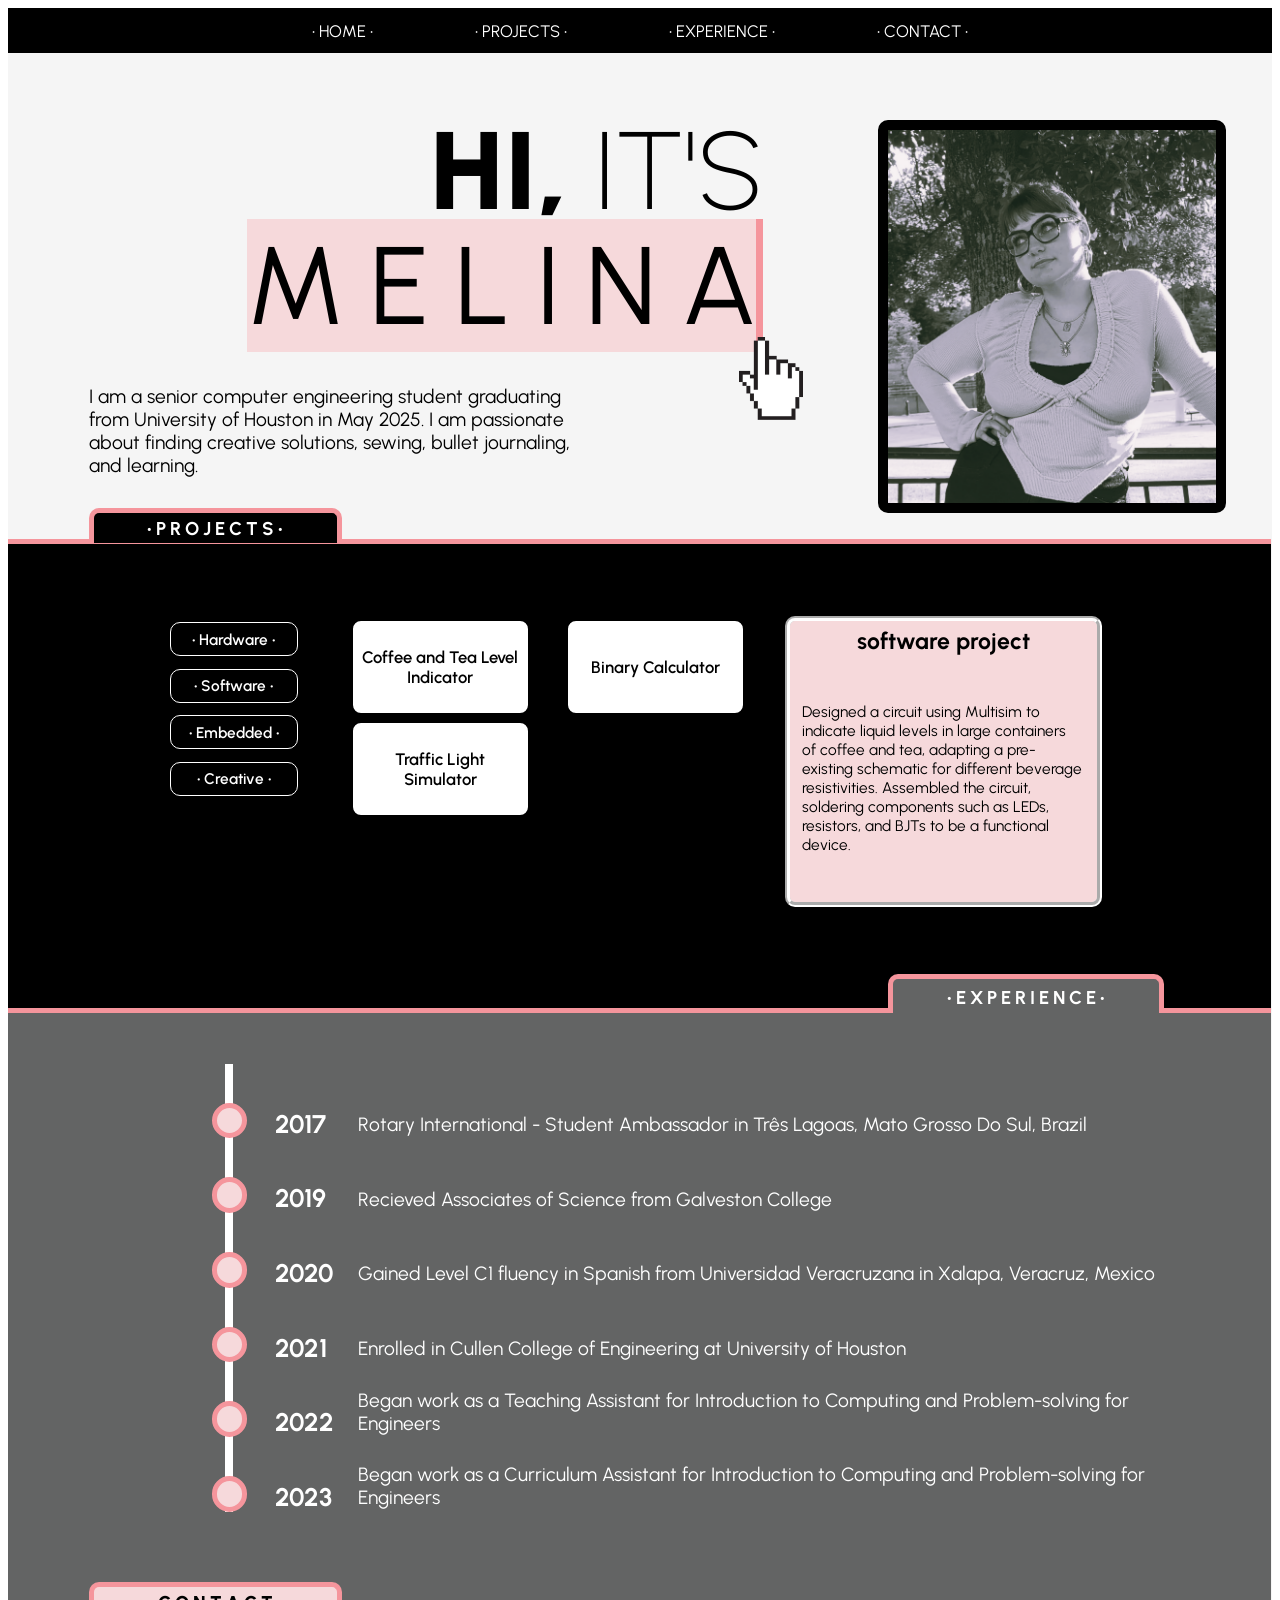
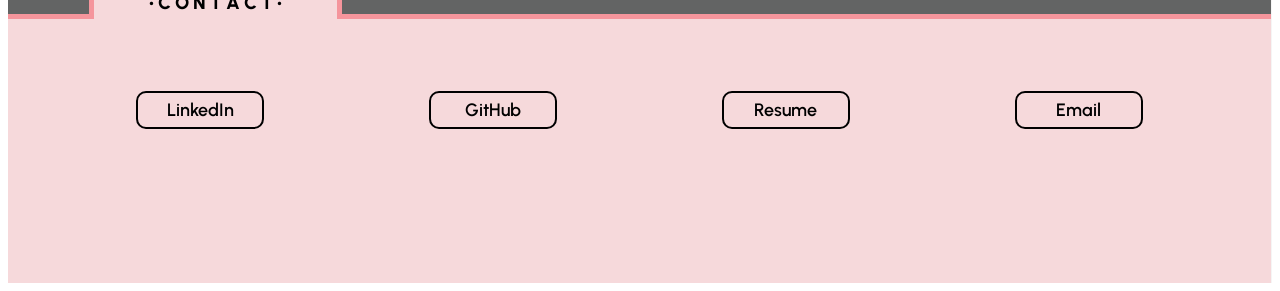
==== index.html @ 155ec6a5 "Update and rename melina_moore_portfolio.html to index.html" ====
<!DOCTYPE html>
<html lang="en">
<head>
    <meta charset="UTF-8">
    <meta name="viewport" content="width=device-width, initial-scale=1.0">
    <title>Melina Moore</title>
    <link rel="stylesheet" href="melina_moore_portfolio.css">
    <script src="melina_moore_portfolio.js"></script>
    <link rel="preconnect" href="https://fonts.googleapis.com">
    <link rel="preconnect" href="https://fonts.gstatic.com" crossorigin>
    <link href="https://fonts.googleapis.com/css2?family=Righteous&display=swap" rel="stylesheet">
    <link rel="preconnect" href="https://fonts.googleapis.com">
    <link rel="preconnect" href="https://fonts.gstatic.com" crossorigin>
    <link href="https://fonts.googleapis.com/css2?family=Righteous&family=Urbanist:ital,wght@0,100..900;1,100..900&display=swap" rel="stylesheet">
</head>

<body>
    <div class = "main">
        <header class="navbar">
            <div class="nav-item">• HOME •</div>
            <div class="nav-item">• PROJECTS •</div>
            <div class="nav-item">• EXPERIENCE •</div>
            <div class="nav-item">• CONTACT •</div>
        </header>

        <div class="grid-container">
            <div class="intro">
                <span class= "hey"> HI,</span> IT'S
            </div>
            <div class="intro-name"><span class="name">M E L I N A</span></div>
            
            <div class="grid-item"><span class="empty"> </span> </div>
            <div class="grid-item"><span class="empty"> </span> </div>
            
            <img src="melina_pic.png" class="profile-pic">
            
            <img src="hand-cursor.png" class="hand-cursor-pic">
            
            <div class="about-me"> 
                I am a senior computer engineering student graduating 
                from University of Houston in May 2025. I am passionate 
                about finding creative solutions, sewing, bullet journaling, and learning.
            </div>
            <div class="row-5"> </div>
            <!-- ***************************   PROJECTS TAB STARTS   *************************** -->
            <div class="project-tab">• P R O J E C T S •</div> 
            <div class="project-section">
                <div class="project-filter-section"> 
                    &ensp;<button class = "project-filter-buttons" id="hardware-button" onclick = "changeProjects(1, this)">• Hardware •</button><br>
                    &ensp;<button class = "project-filter-buttons" id="software-button" onclick = "changeProjects(2, this)">• Software •</button><br>
                    &ensp;<button class = "project-filter-buttons" id="embedded-button" onclick = "changeProjects(3, this)">• Embedded •</button><br>
                    &ensp;<button class = "project-filter-buttons" id="creative-button" onclick = "changeProjects(4, this)">• Creative •</button><br>
                </div>
                <!-- add another grid in here? -->
            </div>
            <div class="project-grid-container">
                <div class="project-grid-container-grid">
                <button class="project-button" id="button-1" onclick = "changeDetails(1)" >Coffee and Tea Level Indicator</button>
                <button class="project-button" id="button-2" onclick = "changeDetails(2)">Binary Calculator</button>
                <button class="project-button" id="button-3" onclick = "changeDetails(3)">Traffic Light Simulator</button>
                <button class="project-button" id="button-4" onclick = "changeDetails(4)" style="background-color: black; border-style: solid;"></button>
                </div>
            </div>
            <div id="project-details-section">
                <div class="project-deets" id="proyecto">
                    <h1 id="project-details-title">software project</h1>
                    <p id="project-details-text">
                        Designed a circuit using Multisim to indicate liquid levels in large containers of coffee and tea, adapting a pre-existing schematic for different beverage resistivities. 
                        Assembled the circuit, soldering components such as LEDs, resistors, and BJTs to be a functional device.
                    </p>
                </div>
            </div>
            <div class="row-8"> </div>
            <!-- ***************************   EXPERIENCE TAB STARTS   *************************** -->
            <div class="experience-tab">• E X P E R I E N C E •</div>
            <div class="row-9"> </div>
            <div class="experience-section-border-1"></div>
            <div class="experience-section-2"></div>
            <div class="experience-section-1">
                    <span class="time-button"></span>
                    <h2 class="timeline-year">2017</h2> 
                    <p class ="timeline-details">Rotary International - Student Ambassador in Três Lagoas, Mato Grosso Do Sul, Brazil </p> 
                    <span class="time-button"></span>
                    <h2 class="timeline-year">2019</h2> 
                    <p class ="timeline-details">Recieved Associates of Science from Galveston College</p> 
                    <span class="time-button"></span>
                    <h2 class="timeline-year">2020</h2> 
                    <p class ="timeline-details">Gained Level C1 fluency in Spanish from Universidad Veracruzana in Xalapa, Veracruz, Mexico</p> 
                    <span class="time-button"></span>
                    <h2 class="timeline-year">2021</h2> 
                    <p class ="timeline-details">Enrolled in Cullen College of Engineering at University of Houston</p> 
                    <span class="time-button"></span>
                    <h2 class="timeline-year">2022</h2> 
                    <p class ="timeline-details">Began work as a Teaching Assistant for Introduction to Computing and Problem-solving for Engineers</p> 
                    <span class="time-button"></span>
                    <h2 class="timeline-year">2023</h2> 
                    <p class ="timeline-details">Began work as a Curriculum Assistant for Introduction to Computing and Problem-solving for Engineers</p>
            </div> 
            <div class="experience-section-3"></div>
            <div class="experience-section-border-2"></div>
            <!-- ***************************   CONTACT TAB STARTS   *************************** -->
            <div class="row-12">  </div>
            <div class="row-12-side-right">  </div>
            <div class="buttons-class">
                <a href="https://www.linkedin.com/in/melina-moore-52515b24b"><button>LinkedIn</button></a>
                <a href="https://www.github.com/melinabobina"><button>GitHub</button></a>
                <a href="MelinaMooreResumeFall2024.pdf"><button>Resume</button></a>
                <a href="mailto:mdmoor21@cougarnet.uh.edu"><button>Email</button></a>
            </div>
            <div class="row-12-side-left">  </div> 
            <div class="contact-tab">• C O N T A C T •</div>
            <div class="row-13"></div>
            <div class="grid-item"></div>
            
        </div>
    </div>
</body>
</html>
---- melina_moore_portfolio.css ----
/*
color palette 
#F7EFDA Parchment 
#BADD7F Pistachio
#efaca5 Melon
#3e8440 fern green

petal pink #d2a1a2
moss #83876f
*/

/*------- The font: -------*/
.urbanist {
    font-family: "Urbanist", sans-serif;
    font-optical-sizing: auto;
    font-style: normal;
  }
.main{
    background-color: whitesmoke;
    margin: 0%;
}
/*---------------------------- NAVBAR ----------------------------*/
.navbar {
    font-family:  "Urbanist", sans-serif;
    display: flex;
    justify-content: space-around;
    padding: 1% 20% 1% 20%;
    background-color: black;
    /*border-bottom: 1% solid #eaeaea;*/
}
.nav-item {
    color: white; 
    font-size: 1.3vw;
    cursor: pointer;
}

/*------- Grid -------*/
.grid-container {
    margin-top: 4%;
    font-family:  "Urbanist", sans-serif;
    display: grid;
    grid-template-columns: 5.5% 20% 6% 12.3% 12.3% 6% 12.5% 12.5% 5.5%;
    grid-template-rows: 9vw 10vw 6vw 9vw 6vw 11vw 16vw 4vw 4vw 35vw 8vw 6vw 10vw 5vw;
    column-gap: .9vw;
    row-gap: 0; 
}
.grid-item {
    font-size: 1vw;
}
/*---------------------------- HOME ----------------------------*/
.intro {
    grid-area: 1/2/2/6;
    font-size: 8.6vw;
    font-weight: 200;
    margin-left: auto;
}
.hey {
    font-weight: 900; 
}
.intro-name {
    grid-area: 2/2/3/6;
    font-size: 8.6vw;
    margin-left: auto;
}
.name {
    align-content: right;
    background-color: #F6d9db;
    border-right: .6vw solid #f5959c;
}
/*------- Images -------*/
.hand-cursor-pic {
    margin-top: -.8vw;
    margin-left: -2.8vw; 
    grid-area: 3/6/4/7;
    width:85%;
}
.profile-pic {
    margin:5%;
    grid-area: 1/7/3/9;
    width: 100%;
    border-radius: 10px;
    border: 10px solid black;
}
/*------- Buttons -------*/
.buttons-class{
    grid-area: 13/1/14/10;
    display: flex;
    justify-content: space-between;
    background-color: #F6d9db;
    padding-left: 10vw;
    padding-right: 10vw;
}
button {
    background-color: #F6d9db;;
    font-family:  "Urbanist", sans-serif;
    font-weight: 600;
    font-size: 1.4vw;
    border: 2.5px solid black;
    border-radius: 10px;
    color: black; 
    cursor: pointer;
    width: 10vw; 
    padding: .5vw;
    cursor: pointer;
}
/*------- Blank space -------*/
.empty{
    background-color: white;
}
/*------- smaller about me -------*/
.about-me {
    margin-top: 3vw; 
    grid-area: 3/2/4/5;
    font-size: 1.5vw;
}

/*---------------------------- Project AREA ----------------------------*/
.row-5 {
    border-top: .4vw solid #f5959c;
    background-color: black;
    grid-area: 5/1/6/10;
}
.project-tab { 
    display: flex;
    justify-content: center;
    margin-top: 6.6vw;
    margin-bottom: 5.65vw;
    padding-top: .3vw;
    grid-area: 4/2/6/3;
    font-size: 1.45vw; 
    background-color: black;
    border-top-left-radius: 10px;
    border-top-right-radius: 10px;
    border-top: .4vw solid #f5959c;
    border-left: .4vw solid #f5959c;
    border-right: .4vw solid #f5959c;
    color: white; 
    font-weight: bold;
}
.project-section{
    background-color: black;
    grid-area: 6/1/8/7;
    display : flex; 
    justify-items: center;
}
.project-filter-section {
    background-color: black;
}
.project-filter-buttons{
    margin-left: 12vw; 
    margin-right: 1vw; 
    margin-top: 0.5vw;
    margin-bottom: 0.5vw;
    font-size: 1.2vw;
    border: 1px solid white;
    background-color: black;
    border-radius: 10px;
    color: white; 
    cursor: pointer;
    text-justify: center;
    text-align: center;

}
.project-grid-container{
    margin-left: -5%;
    grid-area: 6/3/8/6;
    background-color: black;
    color: white; 
}
.project-grid-container-grid {
    display: grid;
    grid-template-columns: auto auto;
    grid-template-rows: 8vw 8vw;
    background-color: black;
    color: white; 
    justify-content: stretch;
    align-items: stretch;
}
.project-button {
    background-color: white;
    font-size: 1.3vw;
    border-radius: 10px;
    color: black; 
    cursor: pointer;
    place-self: center;
    width: 14vw;
    height: 7.5vw;
}
#project-details-section{
    background-color: black;
    color: white; 
    grid-area: 6/6/8/10;
    margin-left: 2%;
    display: flex;
    align-items: stretch; 
    justify-content: left;
}
.project-deets {
    background-color: #F6d9db;
    border: .4vw groove white;
    font-size: 1.1vw;
    border-radius: 10px;
    color: black;
    /*padding: 1vw;*/
    margin-right: 1vw;
    margin-bottom: 3vw;
    padding:1vw;
    width: 22vw;
    height: 20vw; 
    flex-direction: row;
    align-content: flex-start;
}
h1{
    margin-top: -0.5vw; 
    background: #F6d9db;
    height: 8vh;
    font-size: 1.8vw;
    width: 100%;
    text-align: center;
}
p{
    margin-top:-1vw;
    flex-wrap: wrap;
    font-size: 1.2vw;
    text-align:left;
}

.row-8 {
    border-bottom: .4vw solid #f5959c;
    background-color: black;
    grid-area: 8/1/9/10;
}
/*
#636464
#d4ccdc
#aca8b8
*/
/*---------------------------- EXPERIENCE AREA ----------------------------*/
.experience-tab { 
    display: flex;
    justify-content:center;
    margin: 1vw 2vw 0vw 2vw; 
    grid-area: 8/7/9/9;
    font-size: 1.45vw; 
    background-color: #636464;
    border-top-left-radius: 10px;
    border-top-right-radius: 10px;
    border-top: .4vw solid #f5959c;
    border-left: .4vw solid #f5959c;
    border-right: .4vw solid #f5959c;
    color: white; 
    font-weight: bold;
    padding: 2% 12% 0% 12%; 
    
}
.row-9 {
    background-color: #636464;
    grid-area: 9/1/10/10;
}
.experience-section-border-1{
    grid-area: 10/1/11/3;
    background-color: #636464;
    margin-right: -1vw;
    
}
.experience-section-border-2{
    grid-area: 10/9/11/10;
    background-color: #636464;
    margin-left: -1vw;
}
.experience-section-1 {
    grid-area: 10/3/11/9;
    background-color: #636464;
    margin-left: -10vw;
    border-left: .7vw solid white;
    display:grid; 
    justify-content: space-around;
    grid-template-rows: 1fr 1fr 1fr 1fr 1fr 1fr;
    grid-template-columns: 1fr 2fr 20fr; 
    align-items: flex-end;
}
.time-button{
    margin-left: -1.7vw; 
    justify-self: start;
    background-color:   #F6d9db;
    border: .4vw solid #f5959c;
    width: 2vw;
    height: 2vw;
    border-radius: 50%;
}
.time-button:hover + .timeline-year{
    transform: scale(1.25, 1.25);
    cursor:pointer;
}
.time-button:hover {
    transform: scale(1.25, 1.25);
    cursor:pointer;
}
h2{
    color: white;
    font-size: 2vw;
    margin-bottom: -.01vw;
    text-justify: end;
    text-align: left;
}
.timeline-details{
    color: white;
    margin-bottom: 0.2vw;
    font-size: 1.5vw;
}
.experience-section-2 {
    grid-area: 11/1/12/10;
    background-color: #636464;
}
/*.experience-section-3 {
    grid-area: 12/1/13/10;
    background-color: #636464;
}*/

/*---------------------------- Contacts AREA ----------------------------*/
.row-12 {
    border-top: .4vw solid #f5959c;
    background-color: #F6d9db;
    grid-area: 12/1/13/10;
}
.contact-tab { 
    display: flex;
    justify-content: center;
    margin-top: 5.5vw;
    margin-bottom: -0.4vw;
    padding-top: .3vw;
    grid-area: 11/2/12/3;
    font-size: 1.45vw; 
    background-color: #F6d9db;
    border-top-left-radius: 10px;
    border-top-right-radius: 10px;
    border-top: .4vw solid #f5959c;
    border-left: .4vw solid #f5959c;
    border-right: .4vw solid #f5959c;
    color: black; 
    font-weight: 800;
}

.row-13 {
    background-color: #F6d9db;
    grid-area: 14/1/15/10;
}
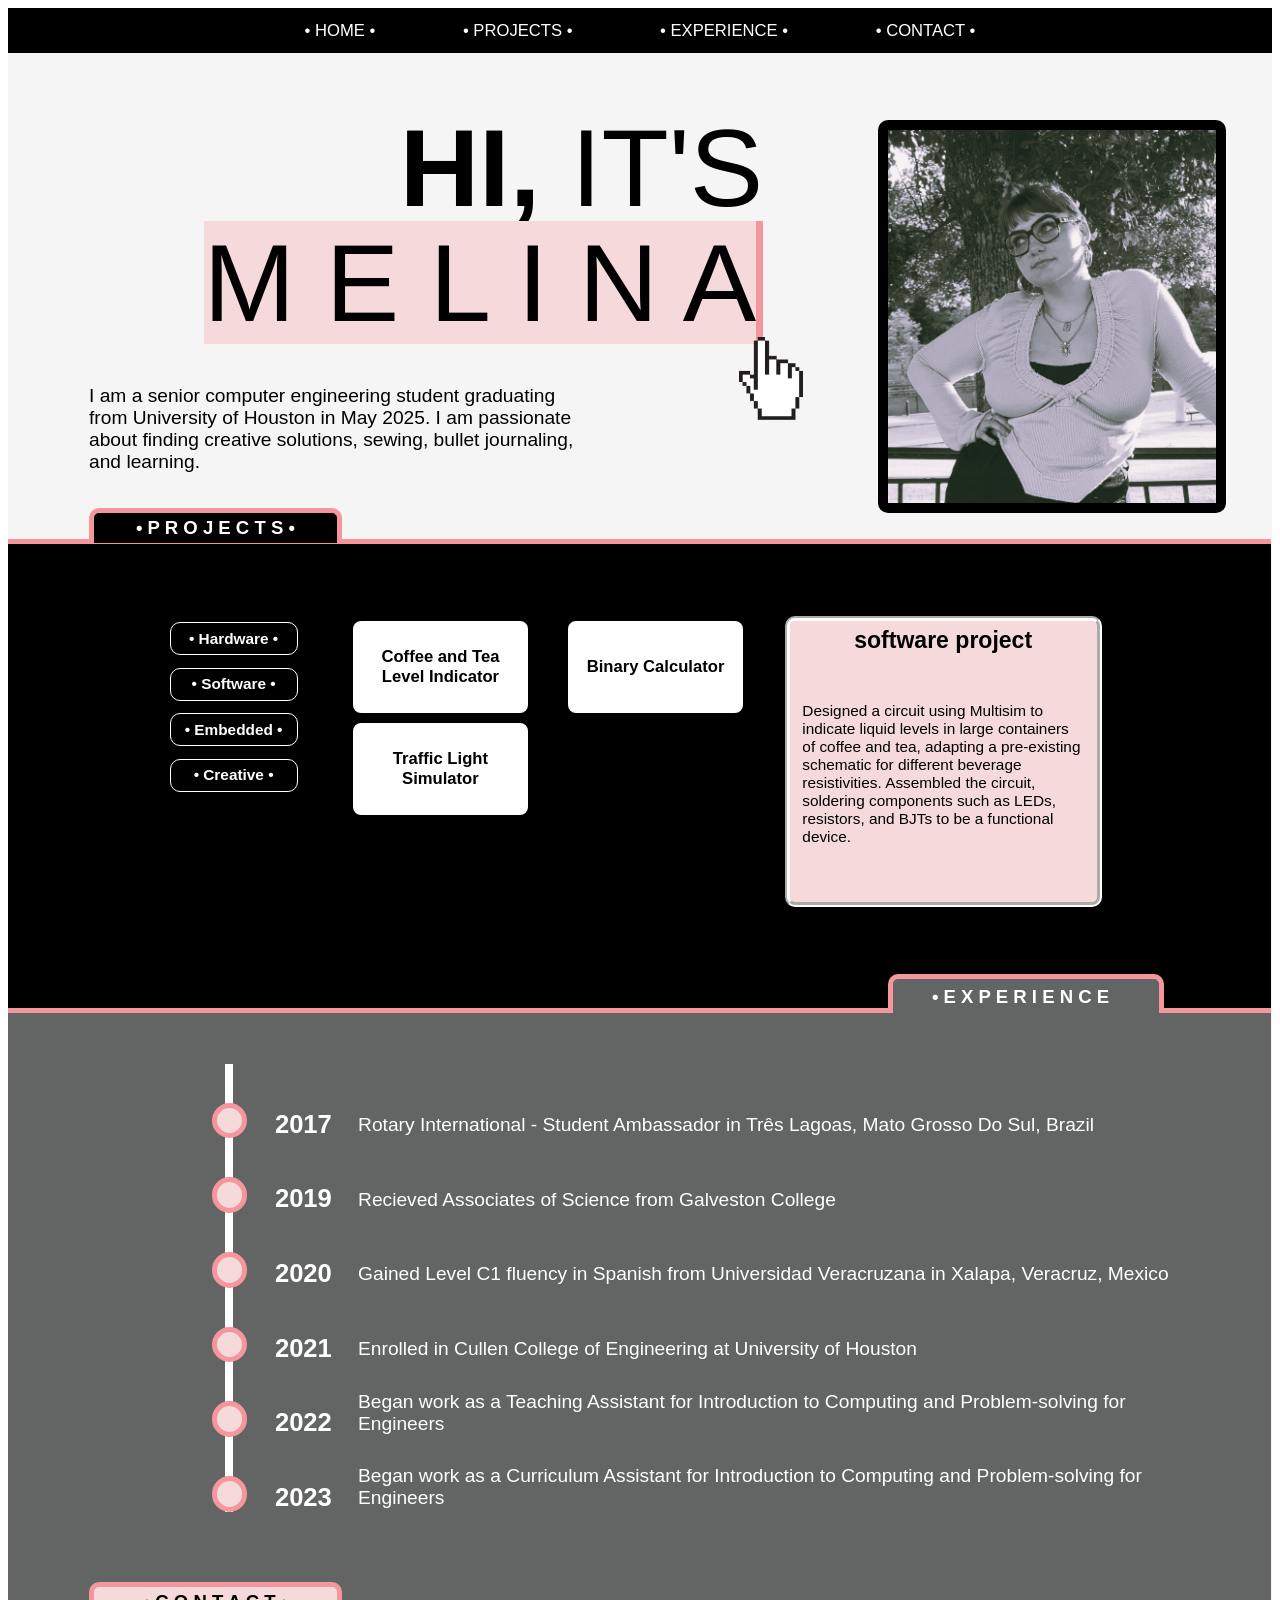
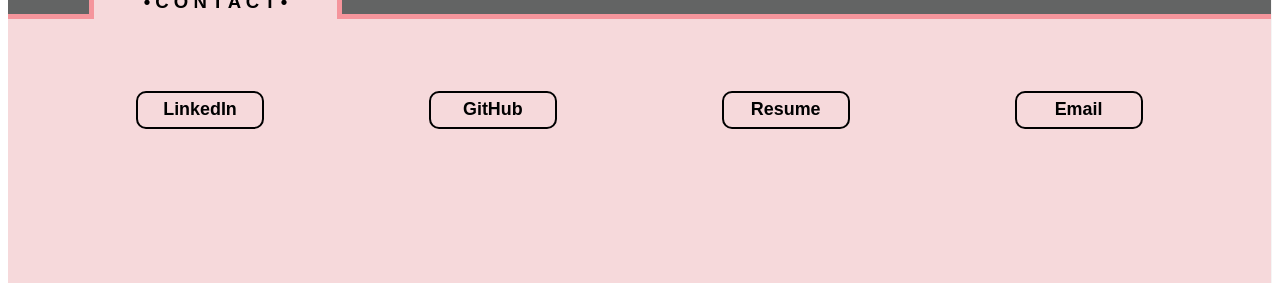
==== commit 2c6c8a27: "Update index.html" ====
--- a/index.html
+++ b/index.html
@@ -8,10 +8,10 @@
     <script src="melina_moore_portfolio.js"></script>
     <link rel="preconnect" href="https://fonts.googleapis.com">
     <link rel="preconnect" href="https://fonts.gstatic.com" crossorigin>
-    <link href="https://fonts.googleapis.com/css2?family=Righteous&display=swap" rel="stylesheet">
+   <!-- <link href="https://fonts.googleapis.com/css2?family=Righteous&display=swap" rel="stylesheet"> -->
     <link rel="preconnect" href="https://fonts.googleapis.com">
-    <link rel="preconnect" href="https://fonts.gstatic.com" crossorigin>
-    <link href="https://fonts.googleapis.com/css2?family=Righteous&family=Urbanist:ital,wght@0,100..900;1,100..900&display=swap" rel="stylesheet">
+    <!-- <link rel="preconnect" href="https://fonts.gstatic.com" crossorigin> -->
+    <!-- <link href="https://fonts.googleapis.com/css2?family=Righteous&family=Urbanist:ital,wght@0,100..900;1,100..900&display=swap" rel="stylesheet"> -->
 </head>
 
 <body>
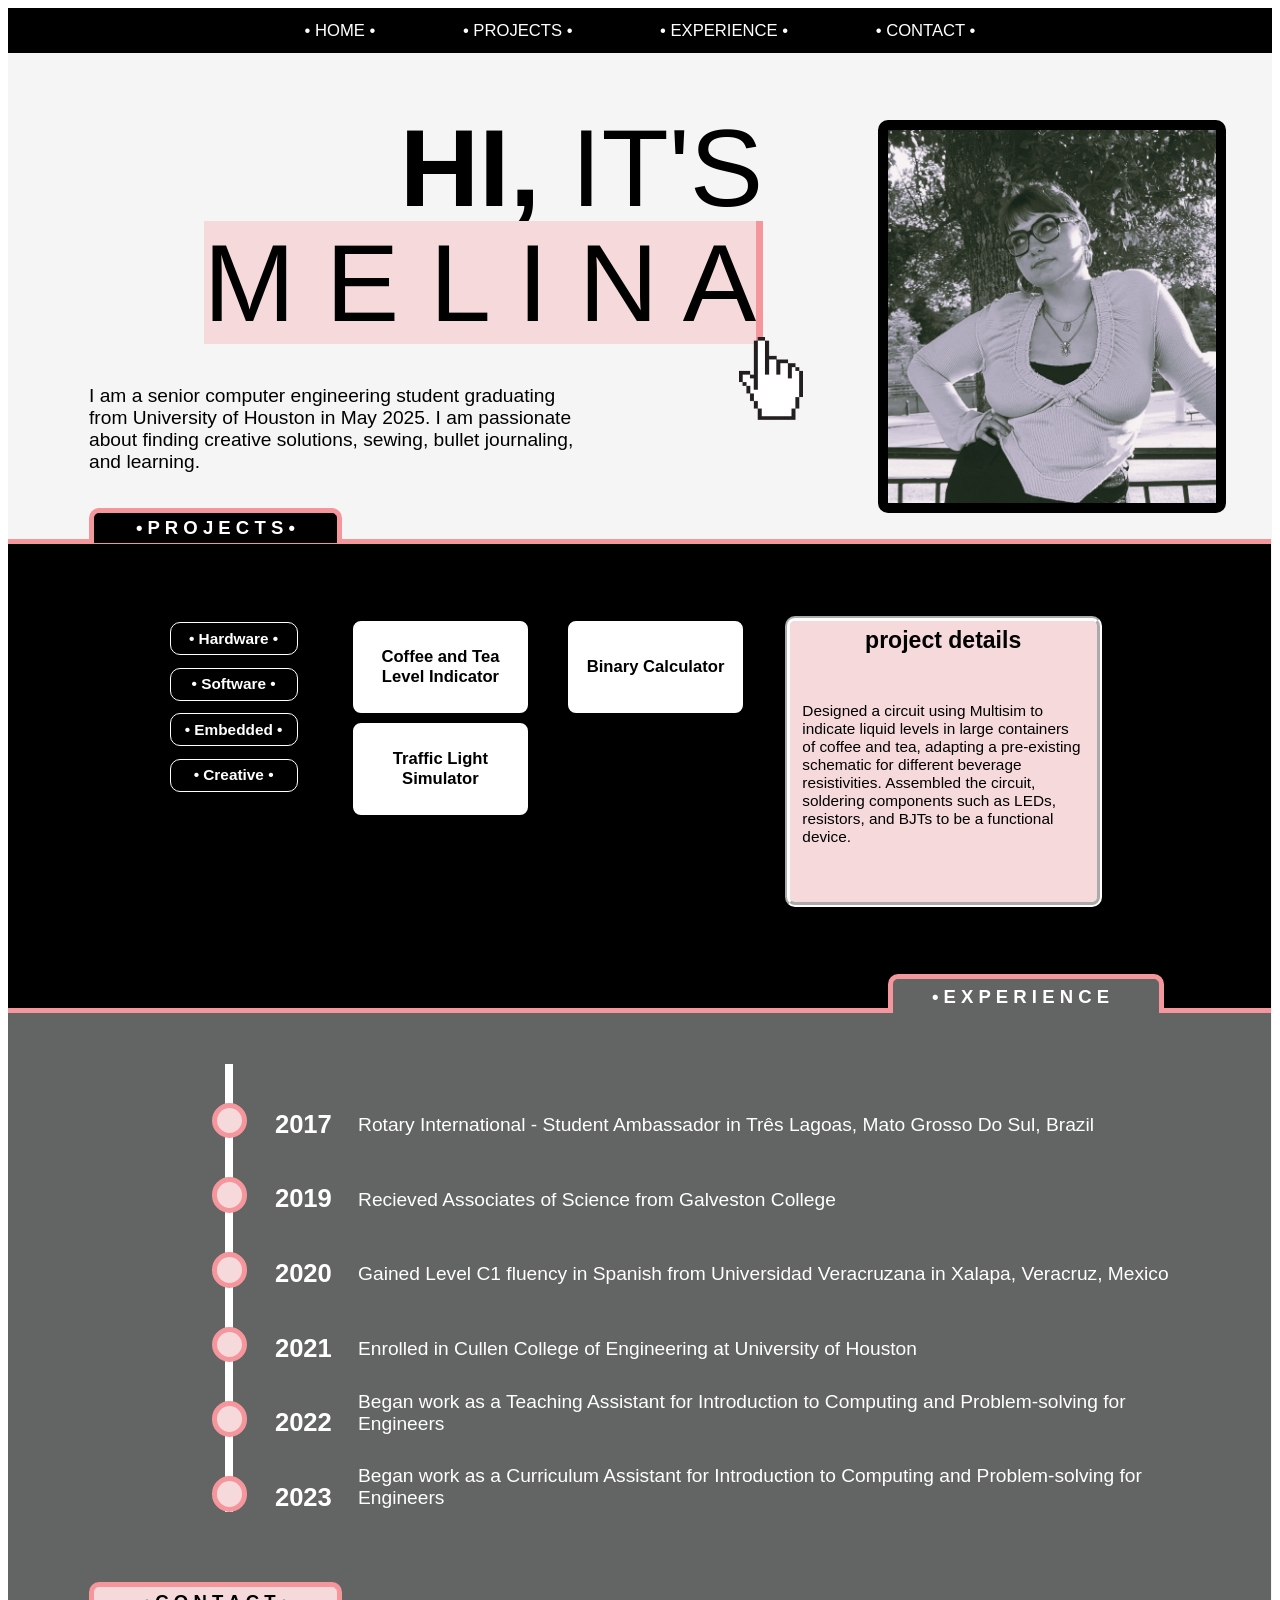
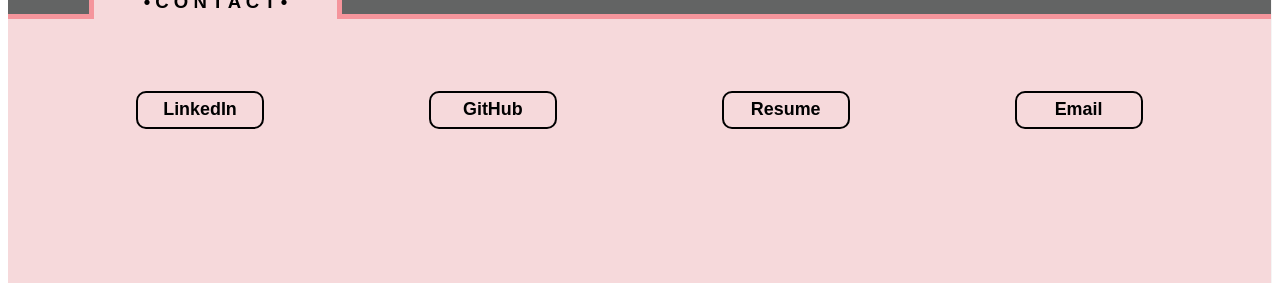
==== commit 24d4595b: "Update index.html" ====
--- a/index.html
+++ b/index.html
@@ -8,11 +8,13 @@
     <script src="melina_moore_portfolio.js"></script>
     <link rel="preconnect" href="https://fonts.googleapis.com">
     <link rel="preconnect" href="https://fonts.gstatic.com" crossorigin>
-   <!-- <link href="https://fonts.googleapis.com/css2?family=Righteous&display=swap" rel="stylesheet"> -->
+    <!-- <link href="https://fonts.googleapis.com/css2?family=Righteous&display=swap" rel="stylesheet"> -->
     <link rel="preconnect" href="https://fonts.googleapis.com">
+    <meta name="viewport" content="width=device-width, initial-scale=1.0">
     <!-- <link rel="preconnect" href="https://fonts.gstatic.com" crossorigin> -->
     <!-- <link href="https://fonts.googleapis.com/css2?family=Righteous&family=Urbanist:ital,wght@0,100..900;1,100..900&display=swap" rel="stylesheet"> -->
 </head>
+
 
 <body>
     <div class = "main">
@@ -31,9 +33,7 @@
             
             <div class="grid-item"><span class="empty"> </span> </div>
             <div class="grid-item"><span class="empty"> </span> </div>
-            
             <img src="melina_pic.png" class="profile-pic">
-            
             <img src="hand-cursor.png" class="hand-cursor-pic">
             
             <div class="about-me"> 
@@ -63,7 +63,7 @@
             </div>
             <div id="project-details-section">
                 <div class="project-deets" id="proyecto">
-                    <h1 id="project-details-title">software project</h1>
+                    <h1 id="project-details-title">project details</h1>
                     <p id="project-details-text">
                         Designed a circuit using Multisim to indicate liquid levels in large containers of coffee and tea, adapting a pre-existing schematic for different beverage resistivities. 
                         Assembled the circuit, soldering components such as LEDs, resistors, and BJTs to be a functional device.
@@ -79,22 +79,22 @@
             <div class="experience-section-1">
                     <span class="time-button"></span>
                     <h2 class="timeline-year">2017</h2> 
-                    <p class ="timeline-details">Rotary International - Student Ambassador in Três Lagoas, Mato Grosso Do Sul, Brazil </p> 
+                    <p class ="timeline-details" id="d1">Rotary International - Student Ambassador in Três Lagoas, Mato Grosso Do Sul, Brazil </p> 
                     <span class="time-button"></span>
                     <h2 class="timeline-year">2019</h2> 
-                    <p class ="timeline-details">Recieved Associates of Science from Galveston College</p> 
+                    <p class ="timeline-details" id="d">Recieved Associates of Science from Galveston College</p> 
                     <span class="time-button"></span>
                     <h2 class="timeline-year">2020</h2> 
-                    <p class ="timeline-details">Gained Level C1 fluency in Spanish from Universidad Veracruzana in Xalapa, Veracruz, Mexico</p> 
+                    <p class ="timeline-details" id="d3">Gained Level C1 fluency in Spanish from Universidad Veracruzana in Xalapa, Veracruz, Mexico</p> 
                     <span class="time-button"></span>
                     <h2 class="timeline-year">2021</h2> 
-                    <p class ="timeline-details">Enrolled in Cullen College of Engineering at University of Houston</p> 
+                    <p class ="timeline-details" id="d4">Enrolled in Cullen College of Engineering at University of Houston</p> 
                     <span class="time-button"></span>
                     <h2 class="timeline-year">2022</h2> 
-                    <p class ="timeline-details">Began work as a Teaching Assistant for Introduction to Computing and Problem-solving for Engineers</p> 
+                    <p class ="timeline-details" id="d5">Began work as a Teaching Assistant for Introduction to Computing and Problem-solving for Engineers</p> 
                     <span class="time-button"></span>
                     <h2 class="timeline-year">2023</h2> 
-                    <p class ="timeline-details">Began work as a Curriculum Assistant for Introduction to Computing and Problem-solving for Engineers</p>
+                    <p class ="timeline-details" id="d6">Began work as a Curriculum Assistant for Introduction to Computing and Problem-solving for Engineers</p>
             </div> 
             <div class="experience-section-3"></div>
             <div class="experience-section-border-2"></div>
@@ -116,5 +116,3 @@
     </div>
 </body>
 </html>
-
-
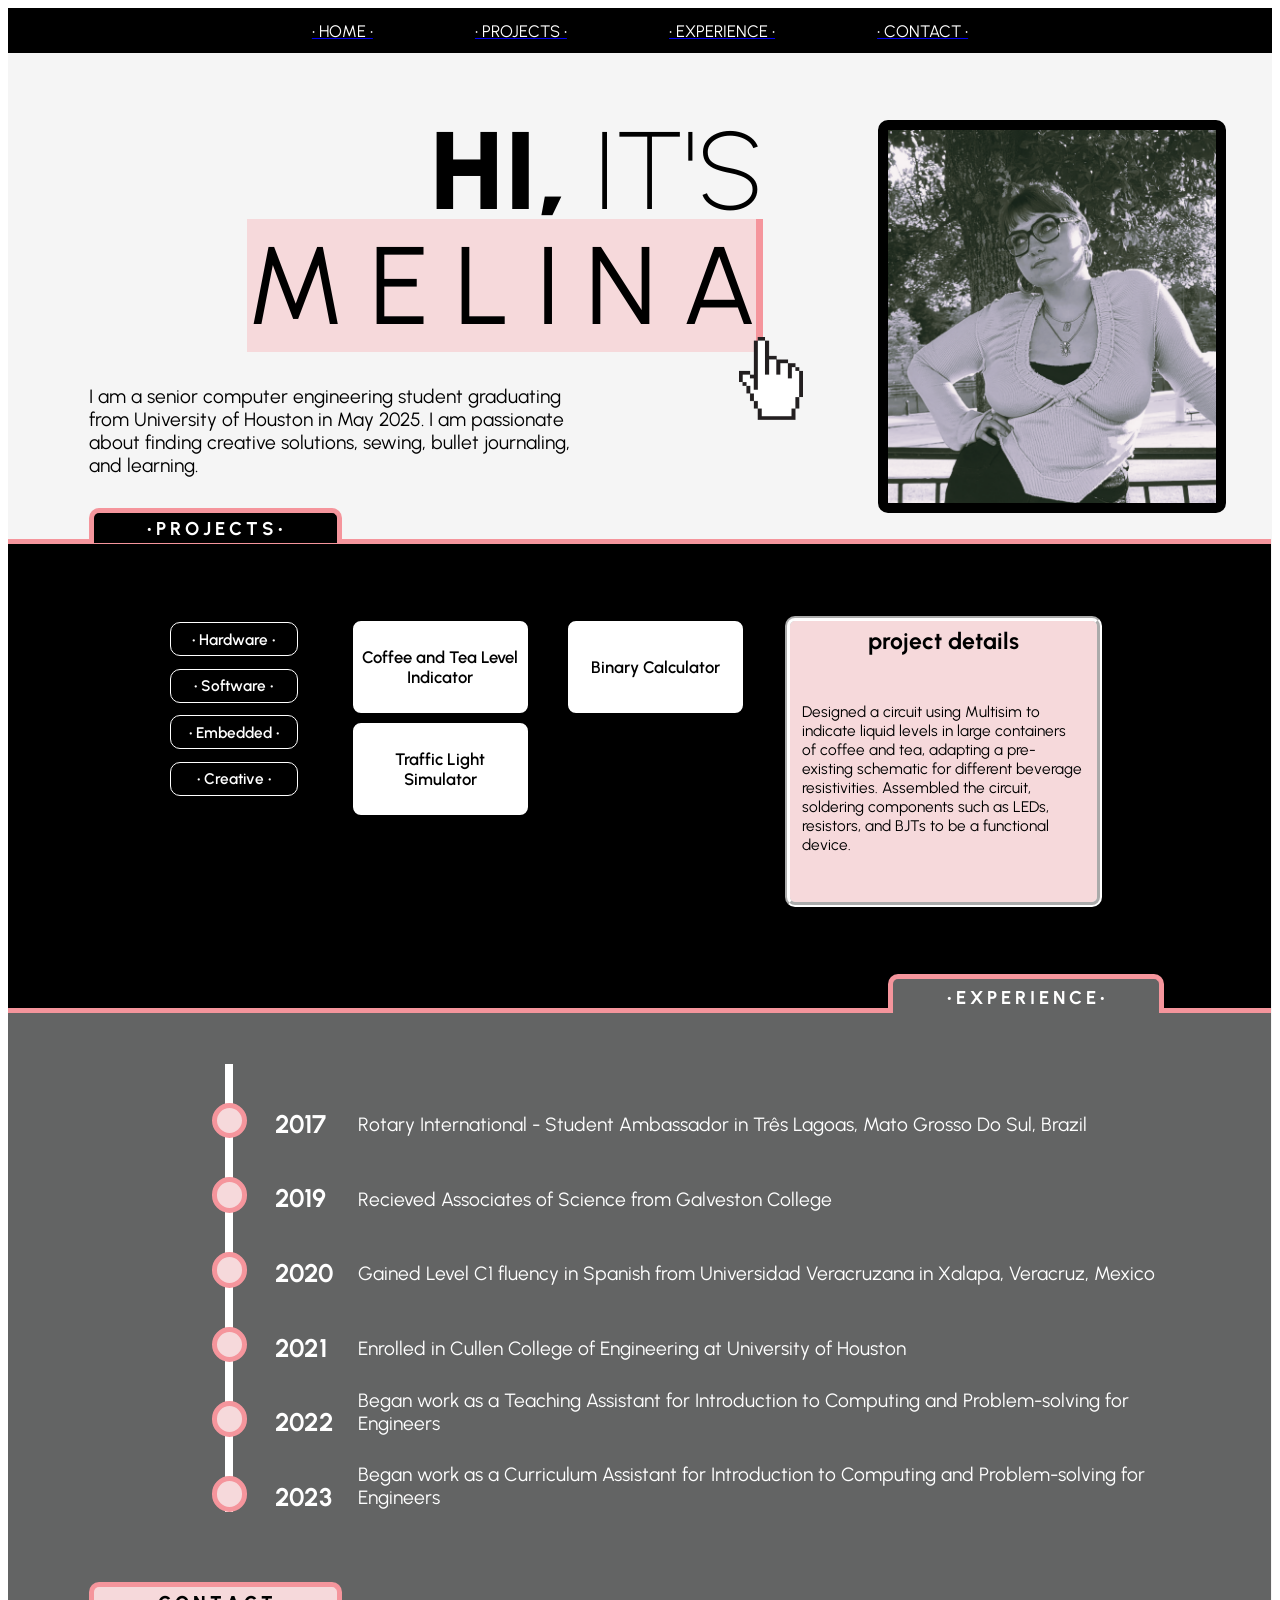
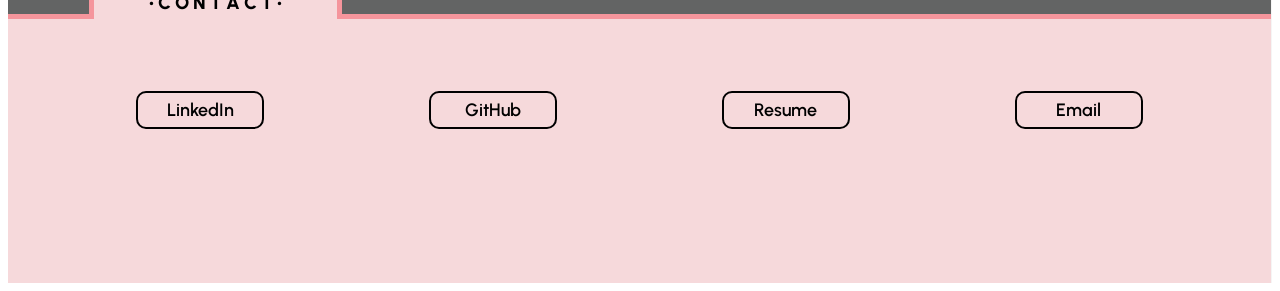
==== commit ab336def: "Update index.html" ====
--- a/index.html
+++ b/index.html
@@ -8,25 +8,23 @@
     <script src="melina_moore_portfolio.js"></script>
     <link rel="preconnect" href="https://fonts.googleapis.com">
     <link rel="preconnect" href="https://fonts.gstatic.com" crossorigin>
-    <!-- <link href="https://fonts.googleapis.com/css2?family=Righteous&display=swap" rel="stylesheet"> -->
+    <link href="https://fonts.googleapis.com/css2?family=Righteous&display=swap" rel="stylesheet">
     <link rel="preconnect" href="https://fonts.googleapis.com">
-    <meta name="viewport" content="width=device-width, initial-scale=1.0">
-    <!-- <link rel="preconnect" href="https://fonts.gstatic.com" crossorigin> -->
-    <!-- <link href="https://fonts.googleapis.com/css2?family=Righteous&family=Urbanist:ital,wght@0,100..900;1,100..900&display=swap" rel="stylesheet"> -->
+    <link rel="preconnect" href="https://fonts.gstatic.com" crossorigin>
+    <link href="https://fonts.googleapis.com/css2?family=Righteous&family=Urbanist:ital,wght@0,100..900;1,100..900&display=swap" rel="stylesheet">
 </head>
-
 
 <body>
     <div class = "main">
         <header class="navbar">
-            <div class="nav-item">• HOME •</div>
-            <div class="nav-item">• PROJECTS •</div>
-            <div class="nav-item">• EXPERIENCE •</div>
-            <div class="nav-item">• CONTACT •</div>
+            <a href="#to-home"><div class="nav-item">• HOME •</div></a>
+            <a href="#to-projects"><div class="nav-item">• PROJECTS •</div></a>
+            <a href="#to-experience"><div class="nav-item">• EXPERIENCE •</div></a>
+            <a href="#to-contact"><div class="nav-item">• CONTACT •</div></a>
         </header>
 
         <div class="grid-container">
-            <div class="intro">
+            <div class="intro" id="to-home">
                 <span class= "hey"> HI,</span> IT'S
             </div>
             <div class="intro-name"><span class="name">M E L I N A</span></div>
@@ -43,8 +41,8 @@
             </div>
             <div class="row-5"> </div>
             <!-- ***************************   PROJECTS TAB STARTS   *************************** -->
-            <div class="project-tab">• P R O J E C T S •</div> 
-            <div class="project-section">
+            <div class="project-tab" id="to-projects">• P R O J E C T S •</div> 
+            <div class="project-section" >
                 <div class="project-filter-section"> 
                     &ensp;<button class = "project-filter-buttons" id="hardware-button" onclick = "changeProjects(1, this)">• Hardware •</button><br>
                     &ensp;<button class = "project-filter-buttons" id="software-button" onclick = "changeProjects(2, this)">• Software •</button><br>
@@ -72,7 +70,7 @@
             </div>
             <div class="row-8"> </div>
             <!-- ***************************   EXPERIENCE TAB STARTS   *************************** -->
-            <div class="experience-tab">• E X P E R I E N C E •</div>
+            <div class="experience-tab" id="to-experience">• E X P E R I E N C E •</div>
             <div class="row-9"> </div>
             <div class="experience-section-border-1"></div>
             <div class="experience-section-2"></div>
@@ -101,7 +99,7 @@
             <!-- ***************************   CONTACT TAB STARTS   *************************** -->
             <div class="row-12">  </div>
             <div class="row-12-side-right">  </div>
-            <div class="buttons-class">
+            <div class="buttons-class" id="to-contact">
                 <a href="https://www.linkedin.com/in/melina-moore-52515b24b"><button>LinkedIn</button></a>
                 <a href="https://www.github.com/melinabobina"><button>GitHub</button></a>
                 <a href="MelinaMooreResumeFall2024.pdf"><button>Resume</button></a>
@@ -116,3 +114,5 @@
     </div>
 </body>
 </html>
+
+
--- a/melina_moore_portfolio.css
+++ b/melina_moore_portfolio.css
@@ -345,3 +345,285 @@
     background-color: #F6d9db;
     grid-area: 14/1/15/10;
 }
+
+
+
+@media (max-width: 768px) {
+    .grid-container {
+        display: grid;
+        margin-top: 10%;
+        grid-template-columns: 1fr 1fr 1fr;
+        grid-template-rows: auto auto auto auto auto auto 12% auto auto 17% 17% auto auto auto auto auto auto; /* Collapse to single column for smaller screens */
+    }
+    .navbar {
+        font-family:  "Urbanist", sans-serif;
+        display: flex;
+        justify-content: space-around;
+        padding: 2% 5% 2% 5%;        
+    }
+    .nav-item {
+        color: white; 
+        font-size: 3vw;
+        cursor: pointer;
+    }
+    .profile-pic {
+        display: none;
+    }
+    .intro {
+        text-align: end;
+        justify-content: end;
+        grid-area: 2/1/3/3;
+        font-size: 15.6vw;
+        font-weight: 200;
+        padding-right: 10%;
+        padding-top: 10%;
+    }
+    .hey {
+        font-weight: 900; 
+    }
+    .intro-name {
+        grid-area: 3/1/4/4;
+        font-size: 15.6vw;
+        margin-right: 5%;
+    }
+    .name {
+        align-content: right;
+        background-color: #F6d9db;
+        border-right: .6vw solid #f5959c;
+    }
+    /*------- Images -------*/
+    .hand-cursor-pic {
+        display:flex;
+        grid-area: 4/3/5/4;
+        width:25%;
+        justify-self:flex-end;
+    }
+    /*------- Blank space -------*/
+    .empty{
+        background-color: white;
+    }
+    /*------- smaller about me -------*/
+    .about-me {
+        padding-top: 5%;
+        margin: 6vw 6vw 9vw 6vw; 
+        grid-area: 4/1/5/4;
+        font-size: 3.5vw;
+        text-align: right;
+    }
+    
+    /*---------------------------- Project AREA ----------------------------*/
+    .row-5 {
+        border-top: .4vw solid #f5959c;
+        background-color: black;
+        grid-area: 5/1/6/4;
+    }
+    .project-tab { 
+        display: flex;
+        justify-content: center;
+        margin-top: -4.5vw;
+        margin-left: 5%;
+        margin-bottom: 5vw; 
+        padding-top: .3vw;
+        grid-area: 5/1/6/2;
+        font-size: 3vw; 
+        color: white; 
+        font-weight: bold;
+    }
+    .project-section{
+        background-color: black;
+        grid-area: 6/1/8/3;
+        padding-left: 5%;
+        display : flex; 
+        justify-items: center;
+    }
+    .project-filter-section {
+        background-color: black;
+    }
+    .project-filter-buttons{
+        margin: 0.2vw 0vw 0.2vw -1vw;
+        padding: .5vw .5vw .5vw .5vw;
+        font-size: 2.5vw;
+        width: 4.6rem;
+        height: -2rem;
+        border: 1px solid white;
+    }
+    .project-grid-container{
+        margin-left: -20%;
+        margin-right: -5%;
+        grid-area: 6/2/8/3;
+        background-color: black;
+        color: white; 
+    }
+    .project-grid-container-grid {
+        display: grid;
+        grid-template-columns: auto;
+        grid-template-rows: 1fr 1fr 1fr 1fr;
+        background-color: black;
+        color: white; 
+        justify-content: space-around;
+        align-items: start;
+    }
+    .project-button {
+        background-color: white;
+        font-size: 2vw;
+        border-radius: 10px;
+        color: black; 
+        width: 6rem;
+        height: 15vw;
+    }
+    #project-details-section{
+        background-color: black;
+        color: white; 
+        grid-area: 6/3/8/4;
+        margin-left: 2%;
+        display: flex;
+        align-items: stretch; 
+        justify-content: left;
+    }
+    .project-deets {
+        background-color: #F6d9db;
+        border: .4vw groove white;
+        font-size: 1.1vw;
+        border-radius: 10px;
+        color: black;
+        margin-right: 1vw;
+        margin-bottom: 3vw;
+        padding:1vw;
+        padding-top: -2vw;
+        width: 22vw;
+        height: 10rem; 
+        flex-direction: row;
+        align-content: flex-start;
+    }
+    h1{
+        margin-top: -0.5vw; 
+        background: #F6d9db;
+        height: 8vh;
+        font-size: 2.5vw;
+        width: 100%;
+        text-align: center;
+    }
+    p{
+        margin-top:-6vw;
+        flex-wrap: wrap;
+        font-size: 2vw;
+        text-align:left;
+    }
+    .row-8 {
+        border-bottom: .4vw solid #f5959c;
+        background-color: black;
+        grid-area: 8/1/9/4;
+    }
+    .experience-tab { 
+        display: flex;
+        justify-content:center;
+        margin: 1vw 2vw 0vw -5vw; 
+        grid-area: 8/3/9/4;
+        font-size: 3vw; 
+        font-weight: bold;
+        padding: 3% 5% 0% 5%; 
+    }
+    .row-9 {
+        background-color: #636464;
+        grid-area: 9/1/10/4;
+    }
+    .experience-section-border-1{
+        grid-area: 10/1/12/4;
+        background-color: #636464;
+        padding: 2%;
+        padding-bottom: -12%;
+        margin: 0%;
+    }
+    .experience-section-border-2{
+        display:none;
+    }
+    .experience-section-1 {
+        margin: -0.1% 5% 0% 5%;
+        padding-bottom: -12%;
+        grid-area: 10/1/12/4;  
+        display:grid; 
+        justify-content: space-around;
+        grid-template-rows: 15% 15% 15% 15% 15% 15%;
+        grid-template-columns: 1fr 2fr 14fr; 
+        align-items: flex-end;
+    }
+    
+    .time-button{
+        margin-left: -1.7vw; 
+        justify-self: start;
+        align-self: center;
+        background-color:   #F6d9db;
+        border: .4vw solid #f5959c;
+        width: 2vw;
+        height: 2vw;
+        border-radius: 50%;
+    }
+    h2{
+        color: white;
+        font-size: 4vw;
+        align-self: center;
+        margin-left: -2vw;
+        text-justify: end;
+        text-align: left;
+    }
+    .timeline-details{
+        padding: 1vw 0vw 2.2vw 0vw;
+        color: white;
+        margin-left: 1vw;
+        font-size: 2.4vw;
+    }
+    .experience-section-2 {
+        grid-area: 11/1/12/3;
+        background-color: #636464;
+    }
+    .experience-section-3 {
+        margin-top: -10%;
+        grid-area: 12/1/13/4;
+        height: 200%;
+        background-color: #636464;
+    }
+    
+    /*---------------------------- Contacts AREA ----------------------------*/
+    .row-12 {
+        border-top: .4vw solid #f5959c;
+        background-color: #F6d9db;
+        grid-area: 13/1/14/3;
+    }
+    .contact-tab { 
+        display: flex;
+        justify-content: center;
+        margin-top: -15%;
+        margin-bottom: -0.5vw;
+        margin-left: 5%;
+        padding-top: .3vw;
+        grid-area: 12/1/13/2;
+        font-size: 3vw; 
+        background-color: #F6d9db;
+        font-weight: 800;
+    }
+    .row-13 {
+        padding: 5%;
+        background-color: #F6d9db;
+        grid-area: 14/1/15/4;
+    }
+     /*------- Buttons -------*/
+     .buttons-class{
+        margin-top: 0%;
+        grid-area: 13/1/14/4;
+        display: flex;
+        justify-content: space-between;
+        background-color: #F6d9db;
+        border-top: 2px solid #f5959c;
+        padding: 7%;
+    }
+    button {
+        font-family:  "Urbanist", sans-serif;
+        font-weight: 600;
+        font-size: 3vw;
+        padding: 15%;
+        width: 18vw;
+        border: 2px solid black;
+        border-radius: 10px;
+        color: black; 
+    }
+}
